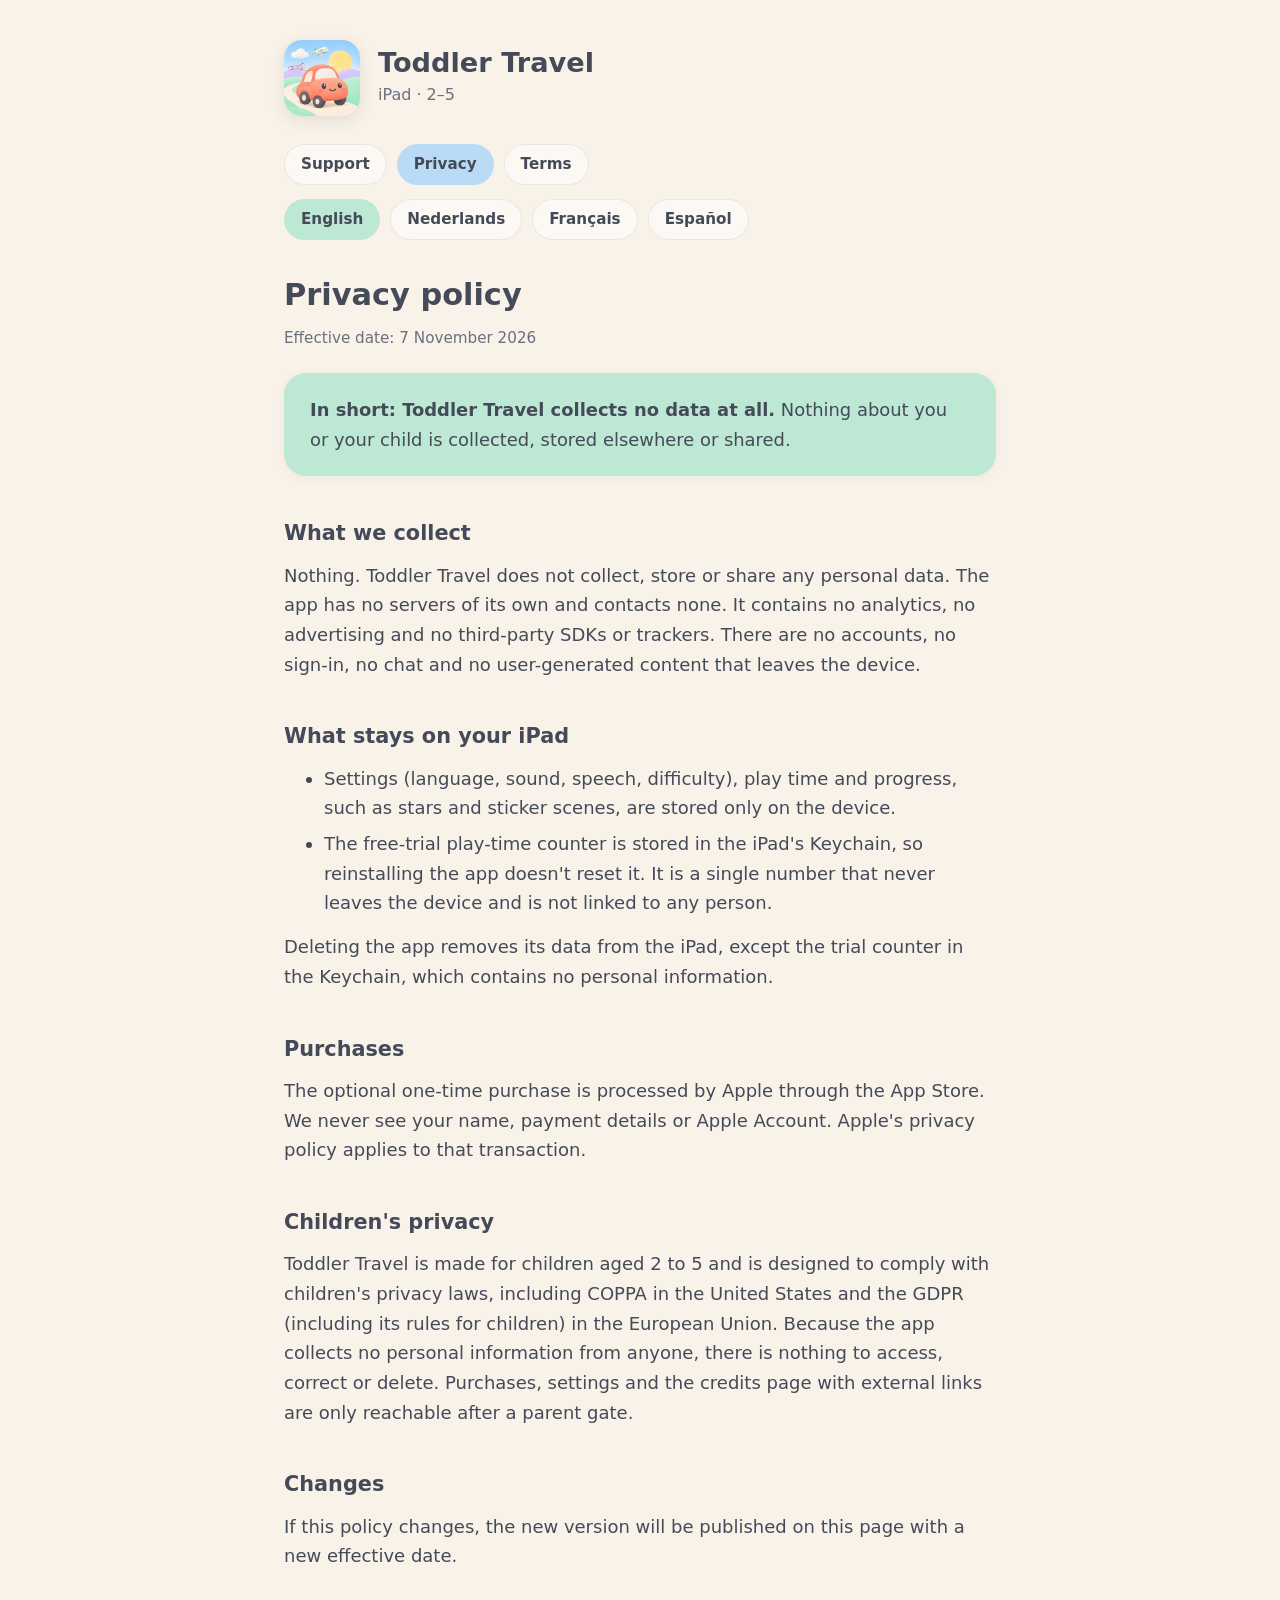
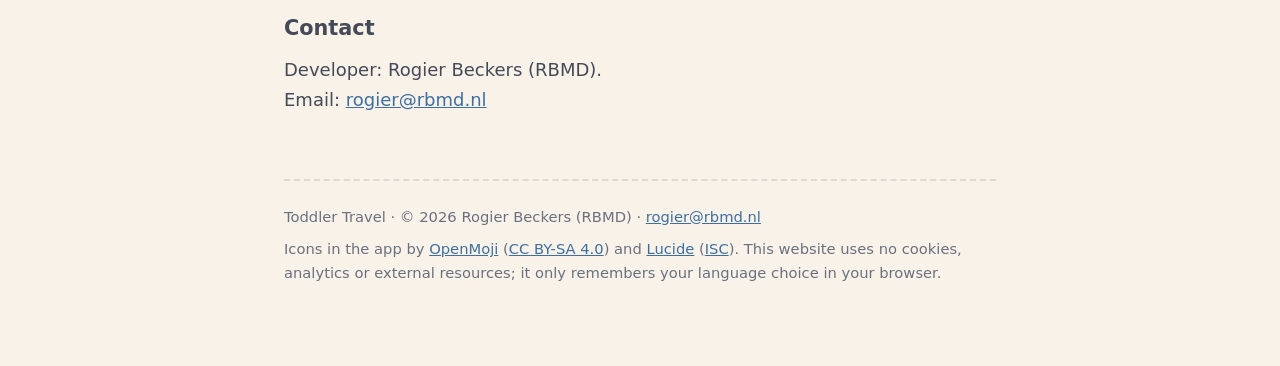
==== privacy.html @ 91f81aec "Toddler Travel support, privacy and terms pages in EN, NL, FR and ES Co-Authored-By: Claude Opus 5.5" ====
<!DOCTYPE html>
<html lang="en">
<head>
<meta charset="utf-8">
<meta name="viewport" content="width=device-width, initial-scale=1">
<title>Toddler Travel · Privacy policy</title>
<meta name="description" content="Privacy policy for Toddler Travel. The app collects no data: no servers of its own, no analytics, no ads, no third-party SDKs.">
<link rel="icon" type="image/png" href="icon.png">
<link rel="apple-touch-icon" href="icon.png">
<link rel="stylesheet" href="style.css">
<script src="lang.js" defer></script>
</head>
<body>
<div class="wrap">

<header class="site">
  <img src="icon.png" alt="Toddler Travel app icon" width="76" height="76">
  <div>
    <p class="title">Toddler Travel</p>
    <p class="tagline">iPad · 2–5</p>
  </div>
</header>

<nav class="pages" aria-label="Pages">
  <a href="index.html" data-page="support">Support</a>
  <a href="privacy.html" data-page="privacy" aria-current="page">Privacy</a>
  <a href="terms.html" data-page="terms">Terms</a>
</nav>
<nav class="langs" aria-label="Language">
  <a href="#en" hreflang="en">English</a>
  <a href="#nl" hreflang="nl">Nederlands</a>
  <a href="#fr" hreflang="fr">Français</a>
  <a href="#es" hreflang="es">Español</a>
</nav>

<main>

<!-- ============ ENGLISH ============ -->
<section class="lang" id="en" lang="en">
  <h1>Privacy policy</h1>
  <p class="meta">Effective date: 7 November 2026</p>

  <div class="card mint">
    <p class="lead"><strong>In short: Toddler Travel collects no data at all.</strong> Nothing about you or your child is collected, stored elsewhere or shared.</p>
  </div>

  <h2>What we collect</h2>
  <p>Nothing. Toddler Travel does not collect, store or share any personal data. The app has no servers of its own and contacts none. It contains no analytics, no advertising and no third-party SDKs or trackers. There are no accounts, no sign-in, no chat and no user-generated content that leaves the device.</p>

  <h2>What stays on your iPad</h2>
  <ul>
    <li>Settings (language, sound, speech, difficulty), play time and progress, such as stars and sticker scenes, are stored only on the device.</li>
    <li>The free-trial play-time counter is stored in the iPad's Keychain, so reinstalling the app doesn't reset it. It is a single number that never leaves the device and is not linked to any person.</li>
  </ul>
  <p>Deleting the app removes its data from the iPad, except the trial counter in the Keychain, which contains no personal information.</p>

  <h2>Purchases</h2>
  <p>The optional one-time purchase is processed by Apple through the App Store. We never see your name, payment details or Apple Account. Apple's privacy policy applies to that transaction.</p>

  <h2>Children's privacy</h2>
  <p>Toddler Travel is made for children aged 2 to 5 and is designed to comply with children's privacy laws, including COPPA in the United States and the GDPR (including its rules for children) in the European Union. Because the app collects no personal information from anyone, there is nothing to access, correct or delete. Purchases, settings and the credits page with external links are only reachable after a parent gate.</p>

  <h2>Changes</h2>
  <p>If this policy changes, the new version will be published on this page with a new effective date.</p>

  <h2>Contact</h2>
  <p>Developer: Rogier Beckers (RBMD).<br>Email: <a href="mailto:rogier@rbmd.nl?subject=Toddler%20Travel%20privacy">rogier@rbmd.nl</a></p>
</section>

<!-- ============ NEDERLANDS ============ -->
<section class="lang" id="nl" lang="nl">
  <h1>Privacybeleid</h1>
  <p class="meta">Ingangsdatum: 7 november 2026</p>

  <div class="card mint">
    <p class="lead"><strong>Kort gezegd: Toddler Travel verzamelt helemaal geen gegevens.</strong> Er wordt niets over jou of je kind verzameld, elders opgeslagen of gedeeld.</p>
  </div>

  <h2>Wat we verzamelen</h2>
  <p>Niets. Toddler Travel verzamelt, bewaart en deelt geen persoonsgegevens. De app heeft geen eigen servers en maakt nergens contact mee. Er zitten geen analytics, geen reclame en geen SDK's of trackers van derden in. Er zijn geen accounts, geen inlog, geen chat en geen door gebruikers gemaakte inhoud die het apparaat verlaat.</p>

  <h2>Wat op je iPad blijft</h2>
  <ul>
    <li>Instellingen (taal, geluid, spraak, niveau), speeltijd en voortgang, zoals sterren en stickerplaatjes, worden alleen op het apparaat bewaard.</li>
    <li>De teller voor de gratis speeltijd staat in de sleutelhanger (Keychain) van de iPad, zodat opnieuw installeren hem niet terugzet. Het is één getal dat het apparaat nooit verlaat en aan niemand gekoppeld is.</li>
  </ul>
  <p>Verwijder je de app, dan verdwijnen de gegevens van de iPad, behalve de proefteller in de sleutelhanger. Die bevat geen persoonlijke informatie.</p>

  <h2>Aankopen</h2>
  <p>De optionele eenmalige aankoop wordt door Apple via de App Store verwerkt. Wij zien nooit je naam, betaalgegevens of Apple Account. Voor die transactie geldt het privacybeleid van Apple.</p>

  <h2>Privacy van kinderen</h2>
  <p>Toddler Travel is gemaakt voor kinderen van 2 tot 5 jaar en is ontworpen om te voldoen aan privacywetgeving voor kinderen, waaronder de AVG (GDPR, inclusief de regels voor kinderen) in de Europese Unie en COPPA in de Verenigde Staten. Omdat de app van niemand persoonsgegevens verzamelt, valt er niets in te zien, te corrigeren of te verwijderen. Aankopen, instellingen en de pagina met verwijzingen naar externe sites zijn alleen bereikbaar na de oudervergrendeling.</p>

  <h2>Wijzigingen</h2>
  <p>Als dit beleid verandert, staat de nieuwe versie op deze pagina met een nieuwe ingangsdatum.</p>

  <h2>Contact</h2>
  <p>Ontwikkelaar: Rogier Beckers (RBMD).<br>E-mail: <a href="mailto:rogier@rbmd.nl?subject=Toddler%20Travel%20privacy">rogier@rbmd.nl</a></p>
</section>

<!-- ============ FRANÇAIS ============ -->
<section class="lang" id="fr" lang="fr">
  <h1>Politique de confidentialité</h1>
  <p class="meta">Date d'entrée en vigueur : 7 novembre 2026</p>

  <div class="card mint">
    <p class="lead"><strong>En bref : Toddler Travel ne collecte aucune donnée.</strong> Rien sur vous ou votre enfant n'est collecté, stocké ailleurs ou partagé.</p>
  </div>

  <h2>Ce que nous collectons</h2>
  <p>Rien. Toddler Travel ne collecte, ne stocke et ne partage aucune donnée personnelle. L'app n'a pas de serveurs propres et ne contacte aucun serveur. Elle ne contient ni outils d'analyse, ni publicité, ni SDK ou traceurs tiers. Pas de compte, pas de connexion, pas de messagerie et aucun contenu créé par l'utilisateur ne quitte l'appareil.</p>

  <h2>Ce qui reste sur votre iPad</h2>
  <ul>
    <li>Les réglages (langue, sons, voix, niveau), le temps de jeu et la progression, comme les étoiles et les scènes d'autocollants, sont enregistrés uniquement sur l'appareil.</li>
    <li>Le compteur de l'essai gratuit est enregistré dans le trousseau (Keychain) de l'iPad, pour qu'une réinstallation ne le remette pas à zéro. C'est un simple nombre qui ne quitte jamais l'appareil et n'est lié à personne.</li>
  </ul>
  <p>Supprimer l'app efface ses données de l'iPad, sauf le compteur d'essai dans le trousseau, qui ne contient aucune information personnelle.</p>

  <h2>Achats</h2>
  <p>L'achat unique facultatif est traité par Apple via l'App Store. Nous ne voyons jamais votre nom, vos données de paiement ni votre compte Apple. La politique de confidentialité d'Apple s'applique à cette transaction.</p>

  <h2>Confidentialité des enfants</h2>
  <p>Toddler Travel est conçu pour les enfants de 2 à 5 ans et pour respecter les lois sur la protection de la vie privée des enfants, notamment le RGPD (y compris ses règles relatives aux enfants) dans l'Union européenne et la loi COPPA aux États-Unis. Comme l'app ne collecte aucune donnée personnelle, il n'y a rien à consulter, corriger ou supprimer. Les achats, les réglages et la page des crédits avec des liens externes ne sont accessibles qu'après le contrôle parental.</p>

  <h2>Modifications</h2>
  <p>Si cette politique change, la nouvelle version sera publiée sur cette page avec une nouvelle date d'entrée en vigueur.</p>

  <h2>Contact</h2>
  <p>Développeur : Rogier Beckers (RBMD).<br>E-mail : <a href="mailto:rogier@rbmd.nl?subject=Toddler%20Travel%20privacy">rogier@rbmd.nl</a></p>
</section>

<!-- ============ ESPAÑOL ============ -->
<section class="lang" id="es" lang="es">
  <h1>Política de privacidad</h1>
  <p class="meta">Fecha de entrada en vigor: 7 de noviembre de 2026</p>

  <div class="card mint">
    <p class="lead"><strong>En resumen: Toddler Travel no recopila ningún dato.</strong> No se recopila, almacena en otro lugar ni comparte nada sobre ti o tu hijo.</p>
  </div>

  <h2>Qué recopilamos</h2>
  <p>Nada. Toddler Travel no recopila, almacena ni comparte datos personales. La app no tiene servidores propios y no se conecta con ninguno. No contiene análisis, publicidad ni SDK o rastreadores de terceros. No hay cuentas, inicio de sesión, chat ni contenido creado por el usuario que salga del dispositivo.</p>

  <h2>Qué se queda en tu iPad</h2>
  <ul>
    <li>Los ajustes (idioma, sonido, voz, nivel), el tiempo de juego y el progreso, como estrellas y escenas de pegatinas, se guardan solo en el dispositivo.</li>
    <li>El contador de la prueba gratis se guarda en el llavero (Keychain) del iPad, para que reinstalar la app no lo reinicie. Es un solo número que nunca sale del dispositivo y no está vinculado a ninguna persona.</li>
  </ul>
  <p>Al borrar la app se eliminan sus datos del iPad, excepto el contador de prueba en el llavero, que no contiene información personal.</p>

  <h2>Compras</h2>
  <p>La compra única opcional la procesa Apple a través del App Store. Nunca vemos tu nombre, tus datos de pago ni tu cuenta de Apple. A esa transacción se aplica la política de privacidad de Apple.</p>

  <h2>Privacidad de los niños</h2>
  <p>Toddler Travel está hecho para niños de 2 a 5 años y diseñado para cumplir las leyes de privacidad infantil, como el RGPD (incluidas sus normas para menores) en la Unión Europea y la COPPA en Estados Unidos. Como la app no recopila datos personales de nadie, no hay nada que consultar, corregir o eliminar. Las compras, los ajustes y la página de créditos con enlaces externos solo son accesibles tras el control parental.</p>

  <h2>Cambios</h2>
  <p>Si esta política cambia, la nueva versión se publicará en esta página con una nueva fecha de entrada en vigor.</p>

  <h2>Contacto</h2>
  <p>Desarrollador: Rogier Beckers (RBMD).<br>Correo: <a href="mailto:rogier@rbmd.nl?subject=Toddler%20Travel%20privacy">rogier@rbmd.nl</a></p>
</section>

</main>

<footer class="site">
  <p>Toddler Travel · © 2026 Rogier Beckers (RBMD) · <a href="mailto:rogier@rbmd.nl">rogier@rbmd.nl</a></p>
  <p>Icons in the app by <a href="https://openmoji.org/">OpenMoji</a> (<a href="https://creativecommons.org/licenses/by-sa/4.0/">CC BY-SA 4.0</a>) and <a href="https://lucide.dev/">Lucide</a> (<a href="https://lucide.dev/license">ISC</a>). This website uses no cookies, analytics or external resources; it only remembers your language choice in your browser.</p>
</footer>

</div>
</body>
</html>
---- style.css ----
:root {
  --paper: #F8F2E8;
  --ink: #454A59;
  --ink-soft: #6B7080;
  --mint: #BDE8D4;
  --sky: #BADBF5;
  --peach: #FACCB3;
  --lavender: #D1C7F2;
  --butter: #FCEBAD;
  --card: #FFFCF6;
  --radius: 22px;
}

* { box-sizing: border-box; }

html { -webkit-text-size-adjust: 100%; }

body {
  margin: 0;
  background: var(--paper);
  color: var(--ink);
  font-family: ui-rounded, "SF Pro Rounded", system-ui, -apple-system, "Segoe UI", Roboto, "Helvetica Neue", Arial, sans-serif;
  font-size: 18px;
  line-height: 1.65;
}

.wrap {
  max-width: 760px;
  margin: 0 auto;
  padding: 40px 24px 72px;
}

header.site {
  display: flex;
  align-items: center;
  gap: 18px;
  margin-bottom: 28px;
}

header.site img {
  width: 76px;
  height: 76px;
  border-radius: 18px;
  box-shadow: 0 4px 16px rgba(69, 74, 89, 0.12);
}

header.site .title {
  font-size: 1.7rem;
  font-weight: 700;
  line-height: 1.2;
  margin: 0;
}

header.site .tagline {
  margin: 2px 0 0;
  color: var(--ink-soft);
  font-size: 1rem;
}

nav.pages, nav.langs {
  display: flex;
  flex-wrap: wrap;
  gap: 10px;
  margin: 0 0 14px;
  padding: 0;
  list-style: none;
}

nav a {
  display: inline-block;
  padding: 7px 16px;
  border-radius: 999px;
  color: var(--ink);
  text-decoration: none;
  font-weight: 600;
  font-size: 0.95rem;
  background: rgba(255, 255, 255, 0.55);
  border: 1.5px solid rgba(69, 74, 89, 0.10);
}

nav.pages a[aria-current="page"] { background: var(--sky); border-color: transparent; }
nav.langs a.active { background: var(--mint); border-color: transparent; }
nav a:hover, nav a:focus-visible { background: var(--butter); outline: none; }

nav.langs { margin-bottom: 36px; }

section.lang + section.lang {
  margin-top: 56px;
  padding-top: 40px;
  border-top: 2px dashed rgba(69, 74, 89, 0.15);
}

.js section.lang + section.lang { margin-top: 0; padding-top: 0; border-top: 0; }
.js section.lang[hidden] { display: none; }

h1 { font-size: 1.9rem; line-height: 1.25; margin: 0 0 12px; }
h2 { font-size: 1.3rem; margin: 40px 0 10px; }
h3 { font-size: 1.08rem; margin: 22px 0 4px; }

p, ul, ol { margin: 0 0 14px; }
li { margin-bottom: 6px; }

a { color: #3F6FA0; }

.lead { font-size: 1.12rem; }

.card {
  background: var(--card);
  border-radius: var(--radius);
  padding: 22px 26px;
  margin: 22px 0;
  box-shadow: 0 2px 10px rgba(69, 74, 89, 0.06);
}

.card > :first-child { margin-top: 0; }
.card > :last-child { margin-bottom: 0; }

.mint { background: var(--mint); }
.sky { background: var(--sky); }
.peach { background: var(--peach); }
.lavender { background: var(--lavender); }
.butter { background: var(--butter); }

.games {
  display: grid;
  grid-template-columns: repeat(auto-fill, minmax(200px, 1fr));
  gap: 14px;
  padding: 0;
  list-style: none;
  margin: 18px 0;
}

.games li {
  margin: 0;
  padding: 16px 18px;
  border-radius: 18px;
  font-size: 0.98rem;
  line-height: 1.5;
}

.games li strong { display: block; font-size: 1.05rem; }

.games li:nth-child(6n+1) { background: var(--mint); }
.games li:nth-child(6n+2) { background: var(--sky); }
.games li:nth-child(6n+3) { background: var(--peach); }
.games li:nth-child(6n+4) { background: var(--lavender); }
.games li:nth-child(6n+5) { background: var(--butter); }
.games li:nth-child(6n+6) { background: var(--mint); }

details {
  background: var(--card);
  border-radius: 16px;
  padding: 14px 20px;
  margin: 10px 0;
}

details summary { cursor: pointer; font-weight: 600; }
details[open] summary { margin-bottom: 8px; }
details p:last-child { margin-bottom: 0; }

.path { font-weight: 600; white-space: nowrap; }

.meta { color: var(--ink-soft); font-size: 0.95rem; }

footer.site {
  margin-top: 64px;
  padding-top: 24px;
  border-top: 2px dashed rgba(69, 74, 89, 0.15);
  color: var(--ink-soft);
  font-size: 0.92rem;
}

footer.site p { margin: 0 0 8px; }

@media (max-width: 520px) {
  body { font-size: 17px; }
  .wrap { padding: 28px 18px 56px; }
  header.site img { width: 60px; height: 60px; border-radius: 14px; }
  h1 { font-size: 1.6rem; }
}
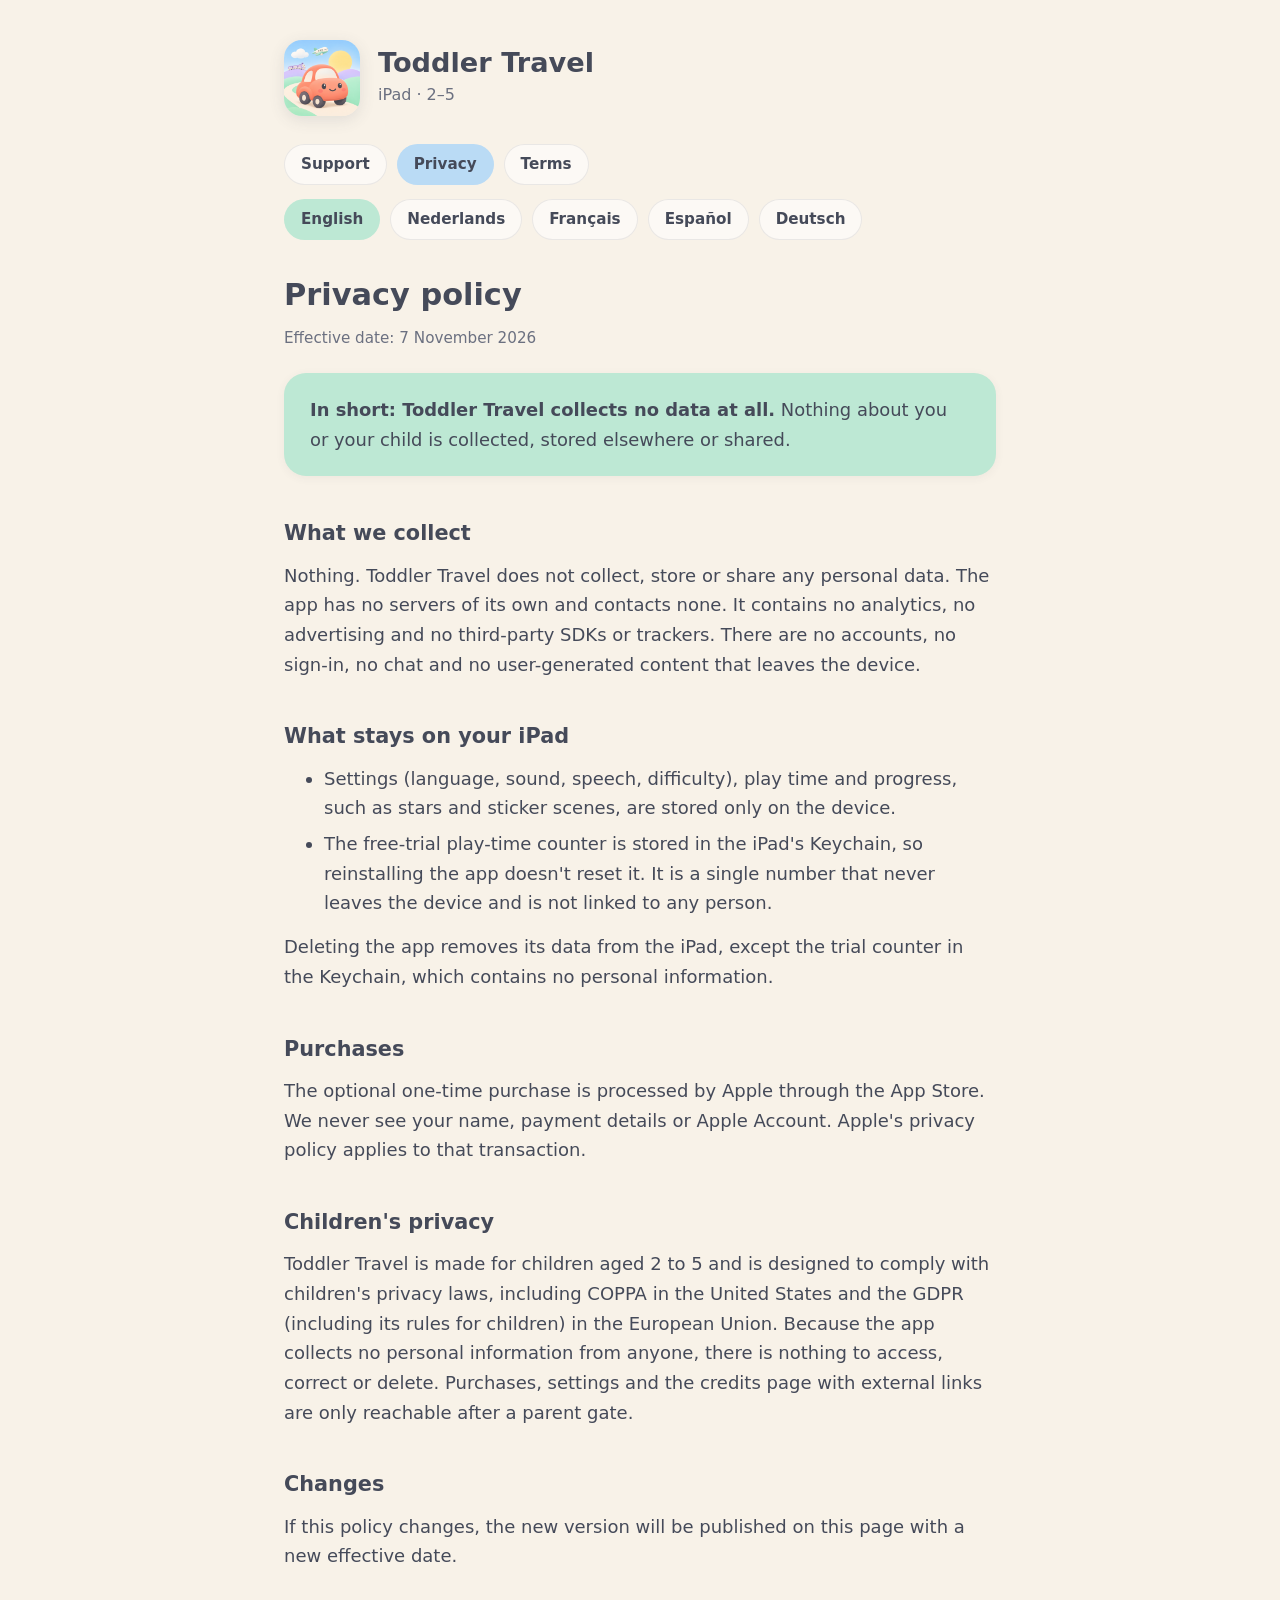
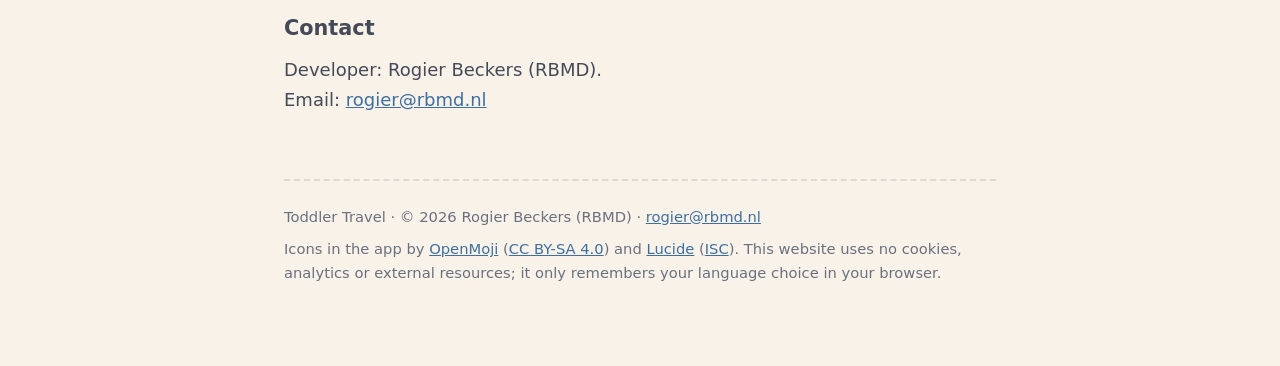
==== commit ef610edb: "Add German (Deutsch) to support site: home, privacy, terms and language switcher Co-Authored-By: Cla" ====
--- a/privacy.html
+++ b/privacy.html
@@ -31,6 +31,7 @@
   <a href="#nl" hreflang="nl">Nederlands</a>
   <a href="#fr" hreflang="fr">Français</a>
   <a href="#es" hreflang="es">Español</a>
+  <a href="#de" hreflang="de">Deutsch</a>
 </nav>
 
 <main>
@@ -163,6 +164,38 @@
   <p>Desarrollador: Rogier Beckers (RBMD).<br>Correo: <a href="mailto:rogier@rbmd.nl?subject=Toddler%20Travel%20privacy">rogier@rbmd.nl</a></p>
 </section>
 
+
+<!-- ============ DEUTSCH ============ -->
+<section class="lang" id="de" lang="de">
+  <h1>Datenschutzerklärung</h1>
+  <p class="meta">Gültig ab: 7. November 2026</p>
+
+  <div class="card mint">
+    <p class="lead"><strong>Kurz gesagt: Toddler Travel erhebt überhaupt keine Daten.</strong> Nichts über Sie oder Ihr Kind wird erhoben, anderswo gespeichert oder weitergegeben.</p>
+  </div>
+
+  <h2>Was wir erheben</h2>
+  <p>Nichts. Toddler Travel erhebt, speichert oder teilt keine personenbezogenen Daten. Die App hat keine eigenen Server und kontaktiert keine. Sie enthält keine Analysetools, keine Werbung und keine SDKs oder Tracker von Drittanbietern. Es gibt keine Konten, keine Anmeldung, keinen Chat und keine von Nutzern erstellten Inhalte, die das Gerät verlassen.</p>
+
+  <h2>Was auf Ihrem iPad bleibt</h2>
+  <ul>
+    <li>Einstellungen (Sprache, Ton, Sprachausgabe, Schwierigkeit), Spielzeit und Fortschritt, etwa Sterne und Stickerbilder, werden ausschließlich auf dem Gerät gespeichert.</li>
+    <li>Der Spielzeitzähler für die kostenlose Testphase wird im Schlüsselbund (Keychain) des iPad gespeichert, damit eine Neuinstallation ihn nicht zurücksetzt. Es ist eine einzelne Zahl, die das Gerät nie verlässt und mit keiner Person verknüpft ist.</li>
+  </ul>
+  <p>Wenn Sie die App löschen, werden ihre Daten vom iPad entfernt, mit Ausnahme des Testzählers im Schlüsselbund, der keine personenbezogenen Informationen enthält.</p>
+
+  <h2>Käufe</h2>
+  <p>Der optionale einmalige Kauf wird von Apple über den App Store abgewickelt. Wir sehen niemals Ihren Namen, Ihre Zahlungsdaten oder Ihren Apple Account. Für diese Transaktion gilt die Datenschutzrichtlinie von Apple.</p>
+
+  <h2>Datenschutz für Kinder</h2>
+  <p>Toddler Travel ist für Kinder von 2 bis 5 Jahren gemacht und so gestaltet, dass es den Datenschutzgesetzen für Kinder entspricht, darunter COPPA in den Vereinigten Staaten und die DSGVO (einschließlich ihrer Regeln für Kinder) in der Europäischen Union. Da die App von niemandem personenbezogene Informationen erhebt, gibt es nichts, was eingesehen, berichtigt oder gelöscht werden könnte. Käufe, Einstellungen und die Seite mit Quellenangaben und externen Links sind nur über eine Elternsperre erreichbar.</p>
+
+  <h2>Änderungen</h2>
+  <p>Falls sich diese Erklärung ändert, wird die neue Fassung auf dieser Seite mit einem neuen Gültigkeitsdatum veröffentlicht.</p>
+
+  <h2>Kontakt</h2>
+  <p>Entwickler: Rogier Beckers (RBMD).<br>E-Mail: <a href="mailto:rogier@rbmd.nl?subject=Toddler%20Travel%20privacy">rogier@rbmd.nl</a></p>
+</section>
 </main>
 
 <footer class="site">
